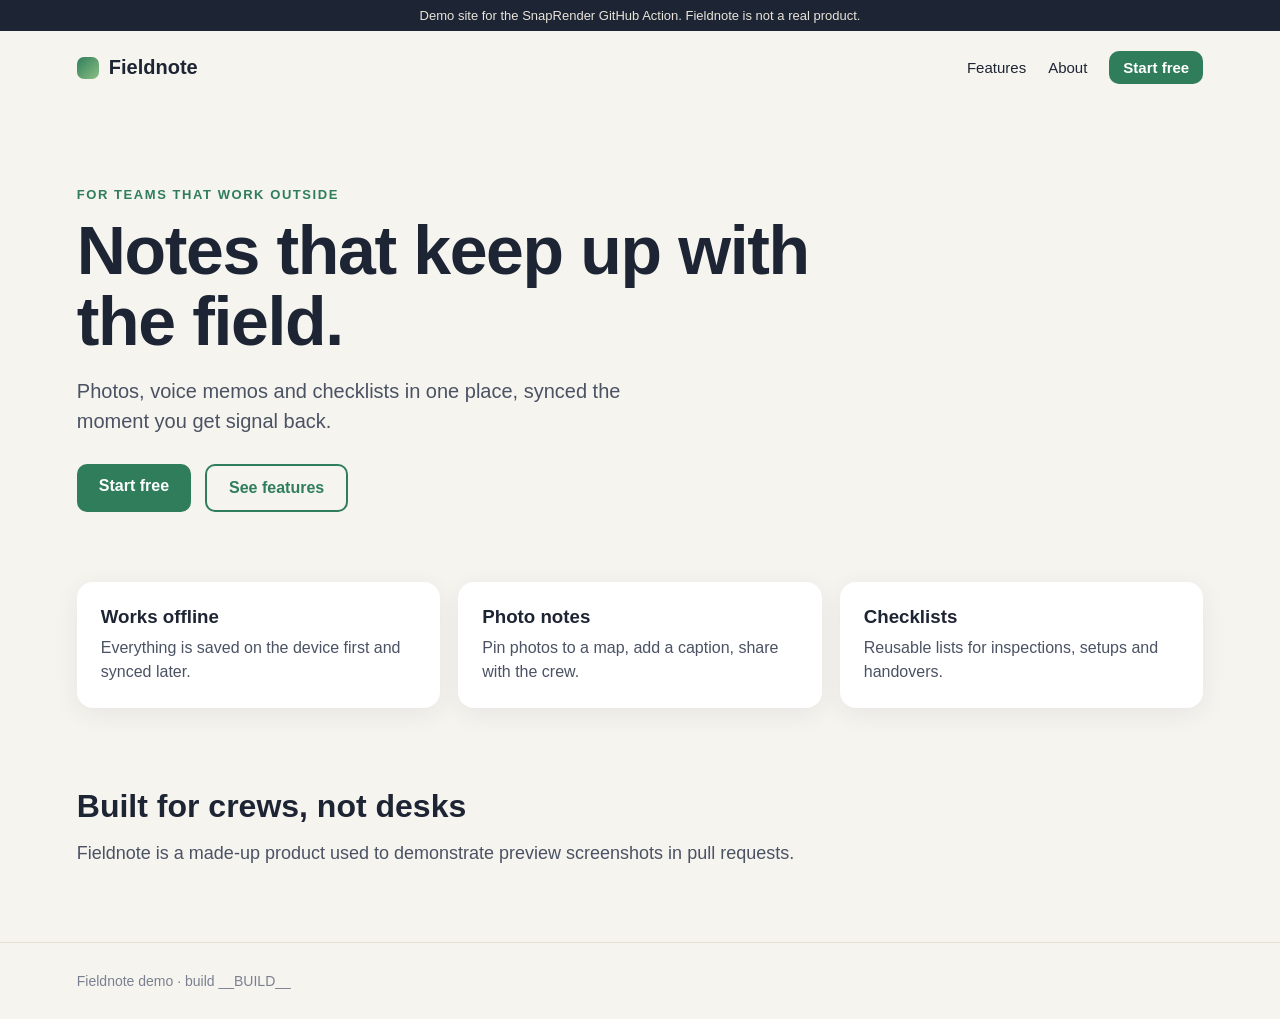
==== site/index.html @ 1e85d018 "Demo site and preview screenshot workflow" ====
<!doctype html>
<html lang="en">
<head>
  <meta charset="utf-8">
  <meta name="viewport" content="width=device-width, initial-scale=1">
  <title>Fieldnote: notes for field teams (demo site)</title>
  <link rel="stylesheet" href="style.css">
</head>
<body>
  <div class="demo-bar">Demo site for the SnapRender GitHub Action. Fieldnote is not a real product.</div>
  <header class="nav">
    <div class="logo"><span class="mark"></span>Fieldnote</div>
    <nav><a href="#features">Features</a><a href="#about">About</a><a class="btn small" href="#start">Start free</a></nav>
  </header>

  <main>
    <section class="hero">
      <p class="eyebrow">For teams that work outside</p>
      <h1>Notes that keep up with the field.</h1>
      <p class="lead">Photos, voice memos and checklists in one place, synced the moment you get signal back.</p>
      <div class="cta"><a class="btn" href="#start">Start free</a><a class="btn ghost" href="#features">See features</a></div>
    </section>

    <section id="features" class="features">
      <div class="card"><h3>Works offline</h3><p>Everything is saved on the device first and synced later.</p></div>
      <div class="card"><h3>Photo notes</h3><p>Pin photos to a map, add a caption, share with the crew.</p></div>
      <div class="card"><h3>Checklists</h3><p>Reusable lists for inspections, setups and handovers.</p></div>
    </section>

    <section id="about" class="about">
      <h2>Built for crews, not desks</h2>
      <p>Fieldnote is a made-up product used to demonstrate preview screenshots in pull requests.</p>
    </section>
  </main>

  <footer>Fieldnote demo · build __BUILD__</footer>
</body>
</html>
---- site/style.css ----
* { box-sizing: border-box; }
body { margin: 0; font-family: -apple-system, "Segoe UI", Roboto, Helvetica, Arial, sans-serif; color: #1d2433; background: #f6f4ef; }
a { color: inherit; text-decoration: none; }
.demo-bar { background: #1d2433; color: #e8e4da; font-size: 13px; text-align: center; padding: 8px 16px; }
.nav { display: flex; align-items: center; justify-content: space-between; padding: 20px 6vw; }
.logo { display: flex; align-items: center; gap: 10px; font-weight: 800; font-size: 20px; }
.mark { width: 22px; height: 22px; border-radius: 7px; background: linear-gradient(135deg, #2f7d5b, #8cc084); }
.nav nav { display: flex; align-items: center; gap: 22px; font-size: 15px; }
.btn { display: inline-block; background: #2f7d5b; color: #fff; padding: 13px 22px; border-radius: 10px; font-weight: 700; }
.btn.small { padding: 8px 14px; }
.btn.ghost { background: transparent; color: #2f7d5b; border: 2px solid #2f7d5b; }
.hero { padding: 70px 6vw 60px; max-width: 980px; }
.eyebrow { text-transform: uppercase; letter-spacing: .12em; font-size: 13px; font-weight: 700; color: #2f7d5b; }
h1 { font-size: clamp(38px, 6vw, 68px); line-height: 1.04; margin: 12px 0 18px; letter-spacing: -0.02em; }
.lead { font-size: 20px; line-height: 1.5; color: #4a5263; max-width: 620px; }
.cta { display: flex; gap: 14px; flex-wrap: wrap; margin-top: 28px; }
.features { display: grid; grid-template-columns: repeat(auto-fit, minmax(240px, 1fr)); gap: 18px; padding: 10px 6vw 50px; }
.card { background: #fff; border-radius: 16px; padding: 24px; box-shadow: 0 6px 24px rgba(29,36,51,.07); }
.card h3 { margin: 0 0 8px; }
.card p { margin: 0; color: #4a5263; line-height: 1.5; }
.about { padding: 30px 6vw 60px; }
.about h2 { font-size: 32px; margin: 0 0 10px; }
.about p { color: #4a5263; font-size: 18px; }
footer { padding: 30px 6vw; color: #7a8090; font-size: 14px; border-top: 1px solid #e3dfd5; }
@media (max-width: 640px) {
  .nav nav a:not(.btn) { display: none; }
  .hero { padding-top: 40px; }
}
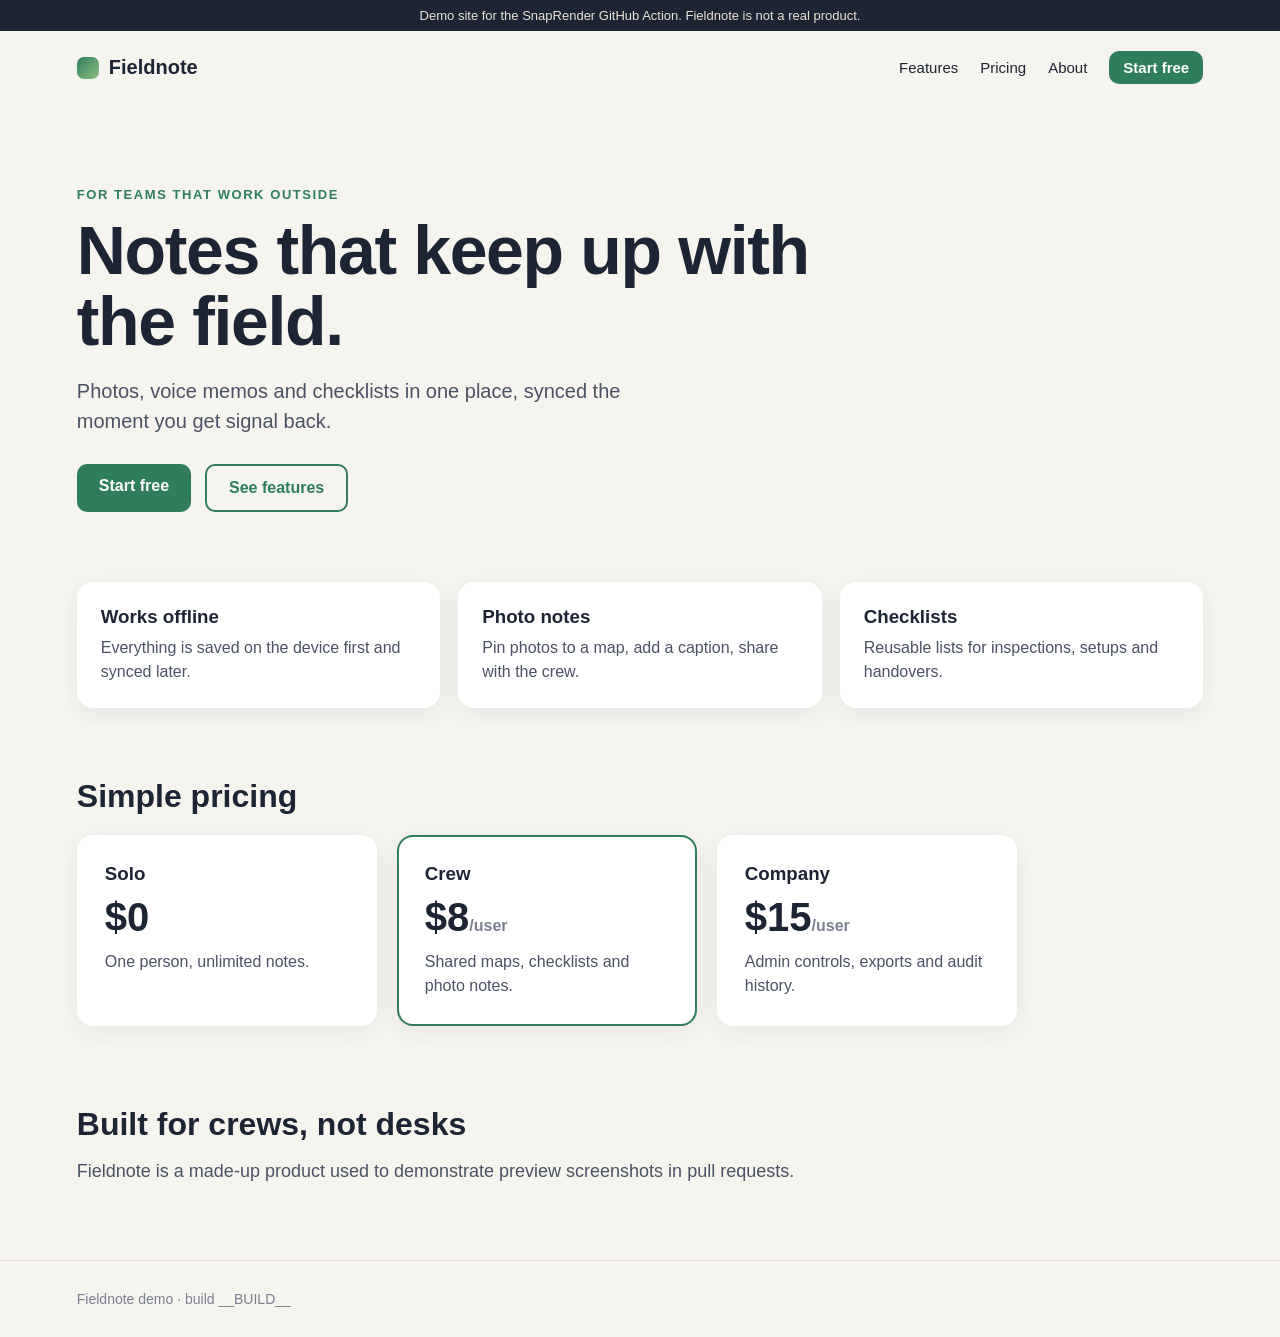
==== commit 424f4d0c: "Add pricing section" ====
--- a/site/index.html
+++ b/site/index.html
@@ -10,7 +10,7 @@
   <div class="demo-bar">Demo site for the SnapRender GitHub Action. Fieldnote is not a real product.</div>
   <header class="nav">
     <div class="logo"><span class="mark"></span>Fieldnote</div>
-    <nav><a href="#features">Features</a><a href="#about">About</a><a class="btn small" href="#start">Start free</a></nav>
+    <nav><a href="#features">Features</a><a href="#pricing">Pricing</a><a href="#about">About</a><a class="btn small" href="#start">Start free</a></nav>
   </header>
 
   <main>
@@ -27,6 +27,15 @@
       <div class="card"><h3>Checklists</h3><p>Reusable lists for inspections, setups and handovers.</p></div>
     </section>
 
+    <section id="pricing" class="pricing">
+      <h2>Simple pricing</h2>
+      <div class="plans">
+        <div class="plan"><h3>Solo</h3><p class="price">$0</p><p>One person, unlimited notes.</p></div>
+        <div class="plan best"><h3>Crew</h3><p class="price">$8<span>/user</span></p><p>Shared maps, checklists and photo notes.</p></div>
+        <div class="plan"><h3>Company</h3><p class="price">$15<span>/user</span></p><p>Admin controls, exports and audit history.</p></div>
+      </div>
+    </section>
+
     <section id="about" class="about">
       <h2>Built for crews, not desks</h2>
       <p>Fieldnote is a made-up product used to demonstrate preview screenshots in pull requests.</p>
--- a/site/style.css
+++ b/site/style.css
@@ -22,6 +22,15 @@
 .about h2 { font-size: 32px; margin: 0 0 10px; }
 .about p { color: #4a5263; font-size: 18px; }
 footer { padding: 30px 6vw; color: #7a8090; font-size: 14px; border-top: 1px solid #e3dfd5; }
+.pricing { padding: 20px 6vw 50px; }
+.pricing h2 { font-size: 32px; margin: 0 0 20px; }
+.plans { display: flex; gap: 20px; }
+.plan { flex: 0 0 300px; background: #fff; border-radius: 16px; padding: 26px; border: 2px solid transparent; box-shadow: 0 6px 24px rgba(29,36,51,.07); }
+.plan.best { border-color: #2f7d5b; }
+.plan h3 { margin: 0; }
+.price { font-size: 40px; font-weight: 800; margin: 10px 0; }
+.price span { font-size: 16px; color: #7a8090; font-weight: 600; }
+.plan p:last-child { color: #4a5263; margin: 0; line-height: 1.5; }
 @media (max-width: 640px) {
   .nav nav a:not(.btn) { display: none; }
   .hero { padding-top: 40px; }
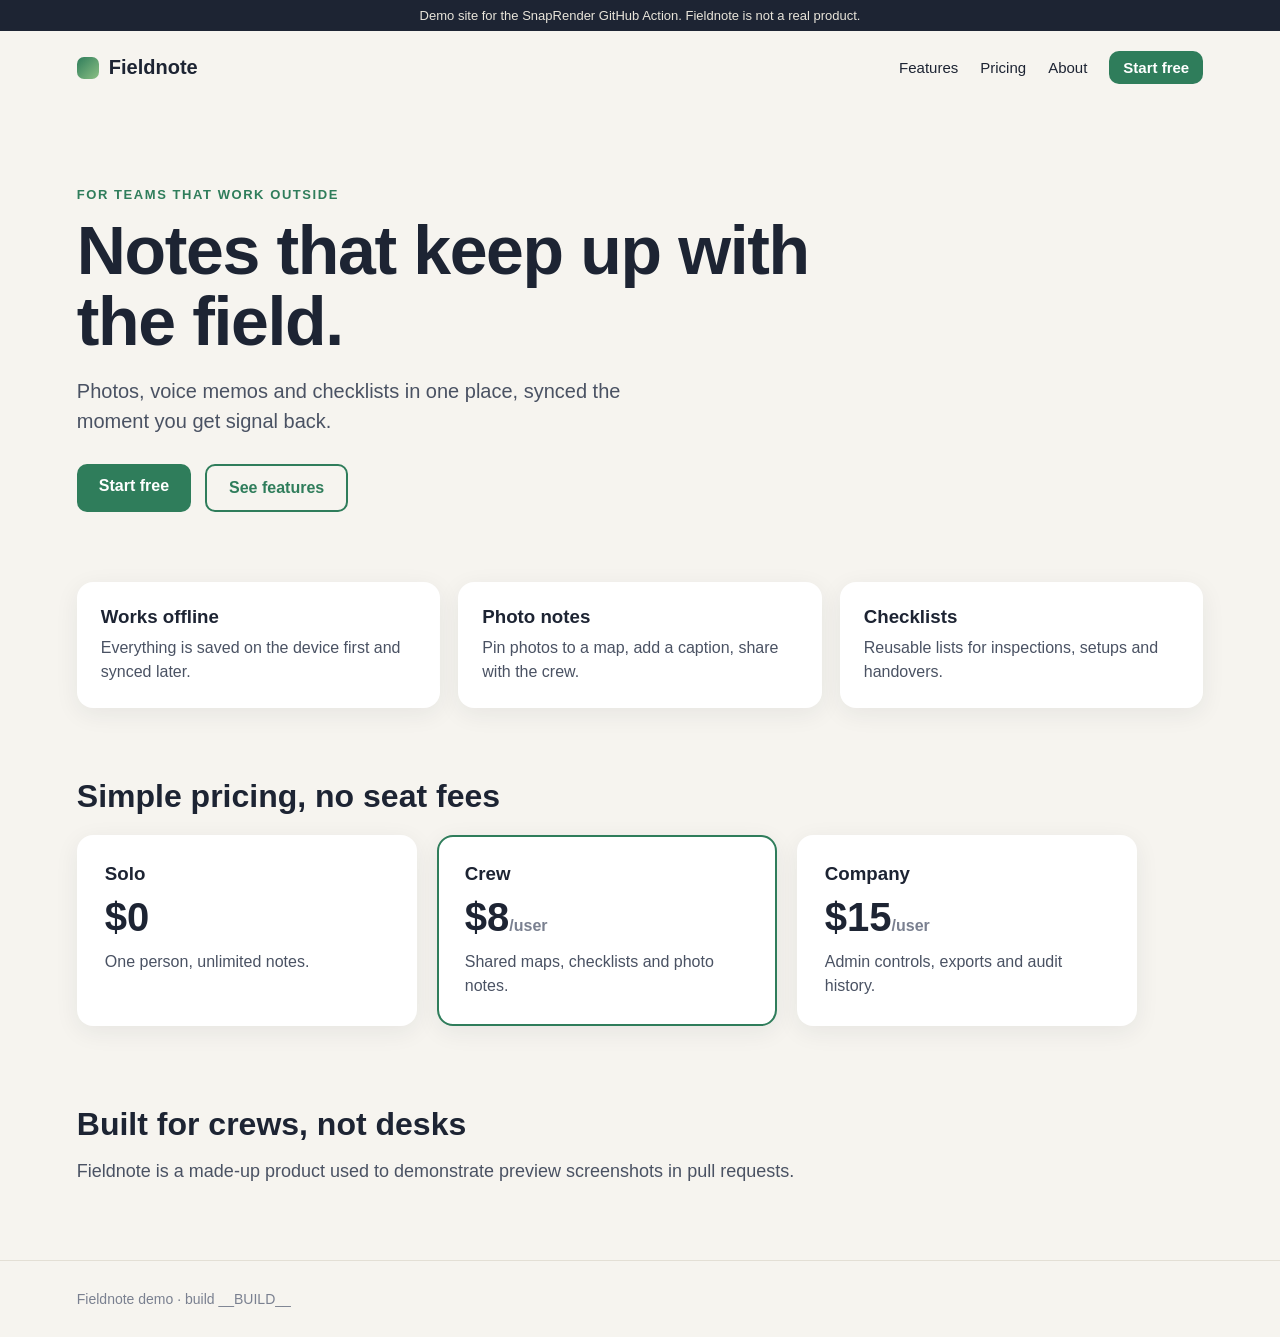
==== commit 5eb24987: "Pricing heading: no seat fees" ====
--- a/site/index.html
+++ b/site/index.html
@@ -28,7 +28,7 @@
     </section>
 
     <section id="pricing" class="pricing">
-      <h2>Simple pricing</h2>
+      <h2>Simple pricing, no seat fees</h2>
       <div class="plans">
         <div class="plan"><h3>Solo</h3><p class="price">$0</p><p>One person, unlimited notes.</p></div>
         <div class="plan best"><h3>Crew</h3><p class="price">$8<span>/user</span></p><p>Shared maps, checklists and photo notes.</p></div>
--- a/site/style.css
+++ b/site/style.css
@@ -24,8 +24,8 @@
 footer { padding: 30px 6vw; color: #7a8090; font-size: 14px; border-top: 1px solid #e3dfd5; }
 .pricing { padding: 20px 6vw 50px; }
 .pricing h2 { font-size: 32px; margin: 0 0 20px; }
-.plans { display: flex; gap: 20px; }
-.plan { flex: 0 0 300px; background: #fff; border-radius: 16px; padding: 26px; border: 2px solid transparent; box-shadow: 0 6px 24px rgba(29,36,51,.07); }
+.plans { display: flex; flex-wrap: wrap; gap: 20px; }
+.plan { flex: 1 1 260px; max-width: 340px; background: #fff; border-radius: 16px; padding: 26px; border: 2px solid transparent; box-shadow: 0 6px 24px rgba(29,36,51,.07); }
 .plan.best { border-color: #2f7d5b; }
 .plan h3 { margin: 0; }
 .price { font-size: 40px; font-weight: 800; margin: 10px 0; }
